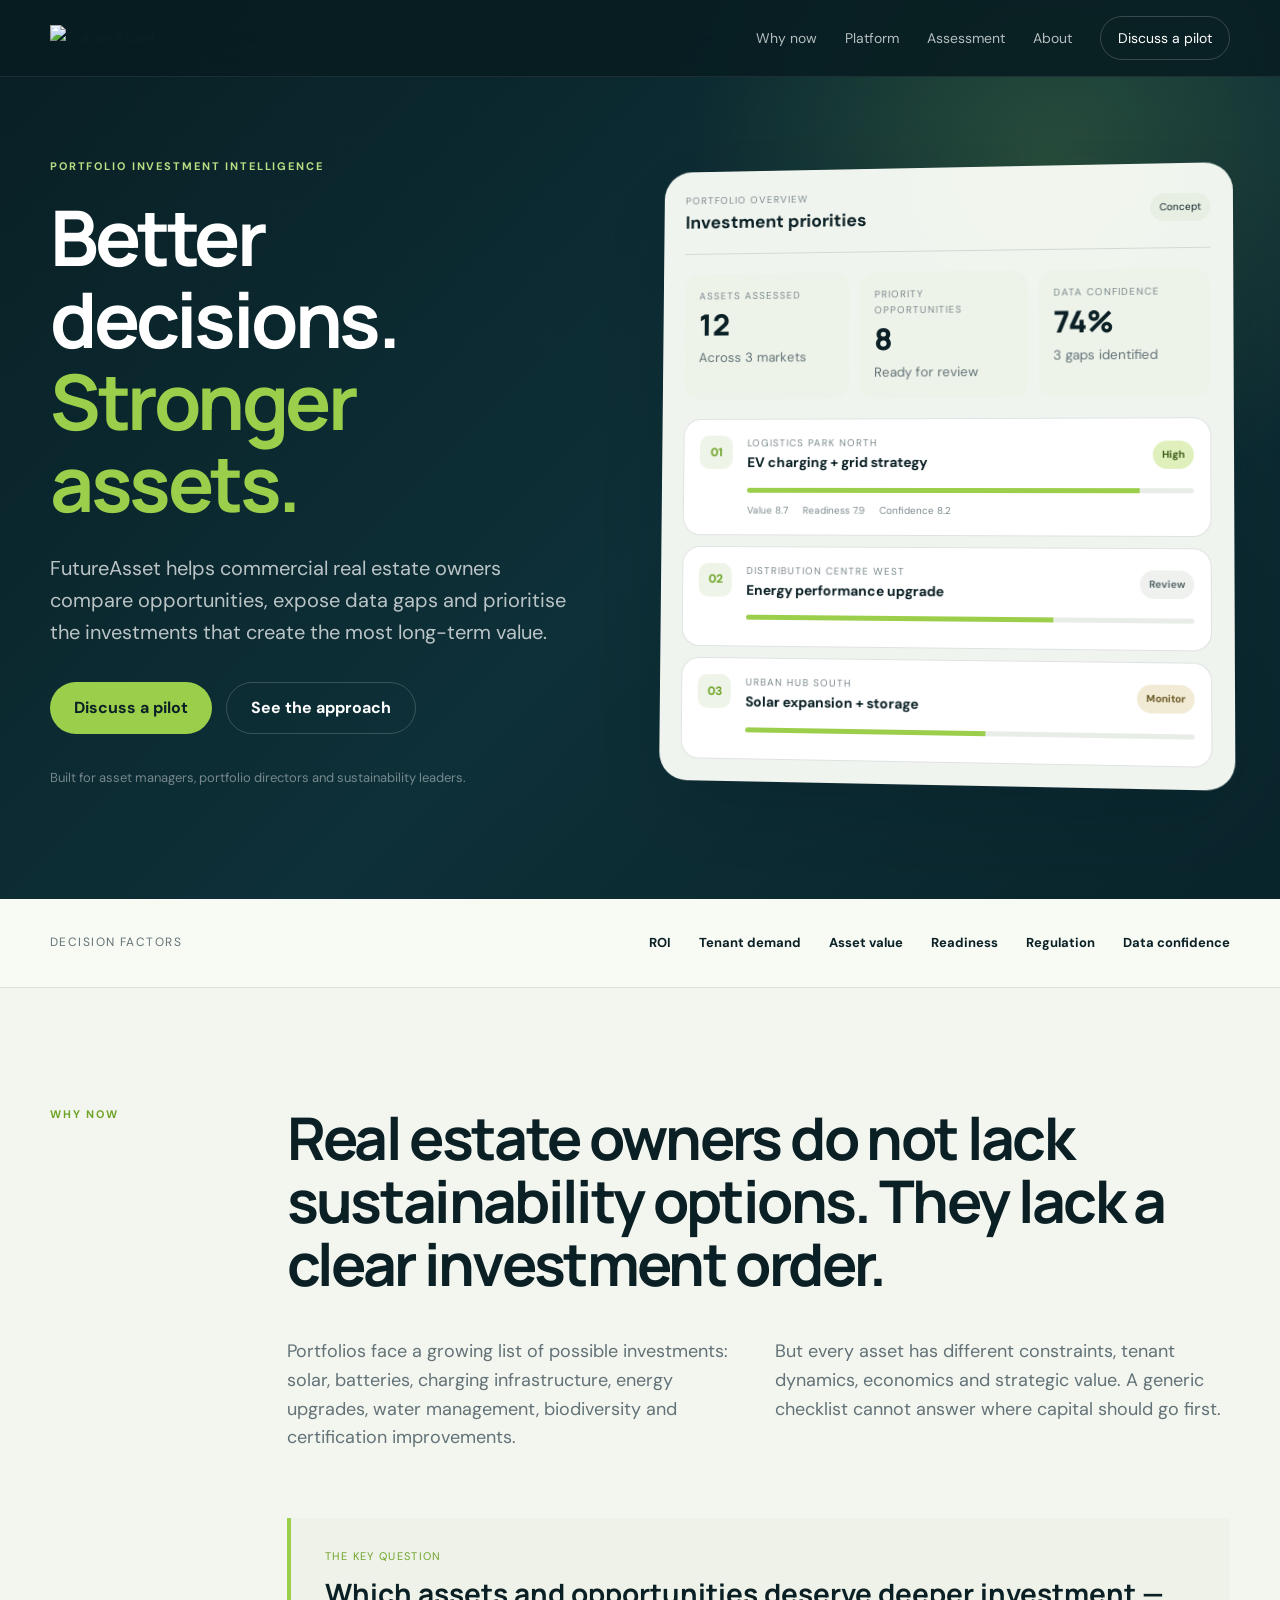
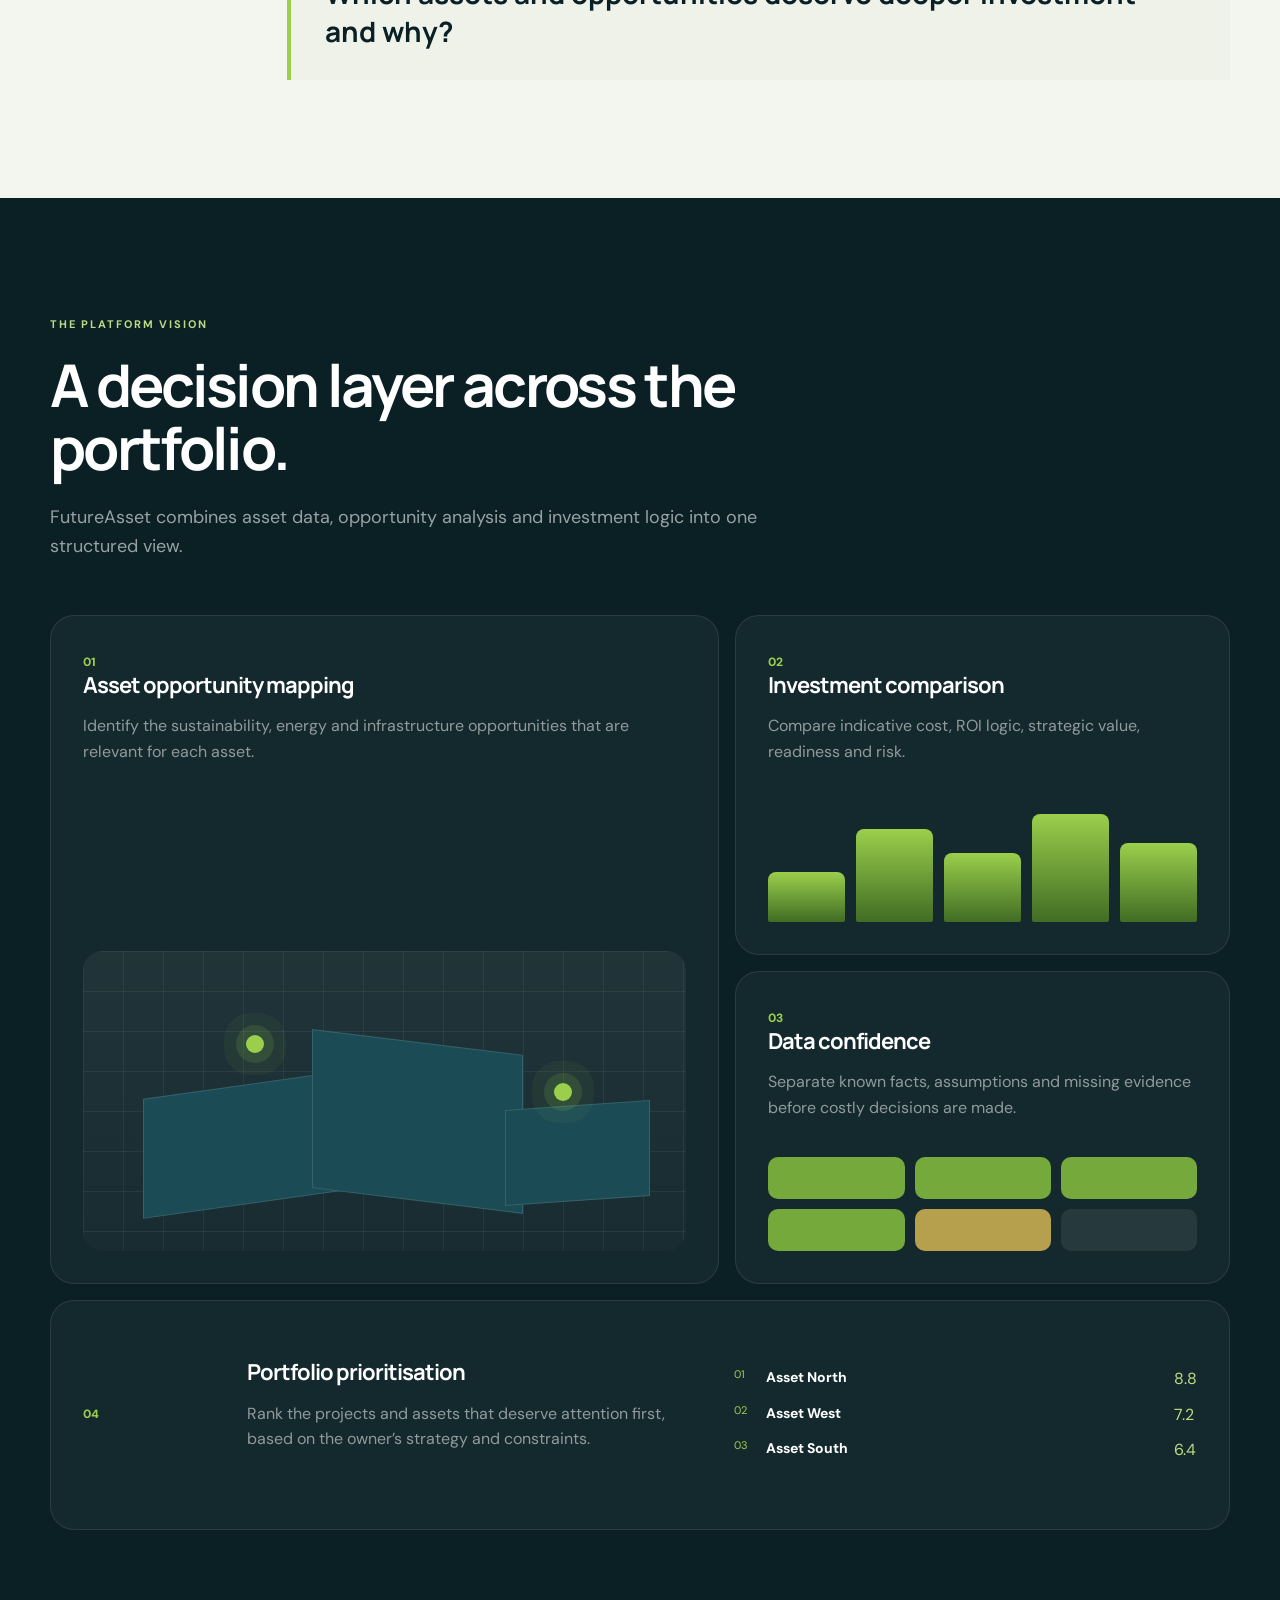
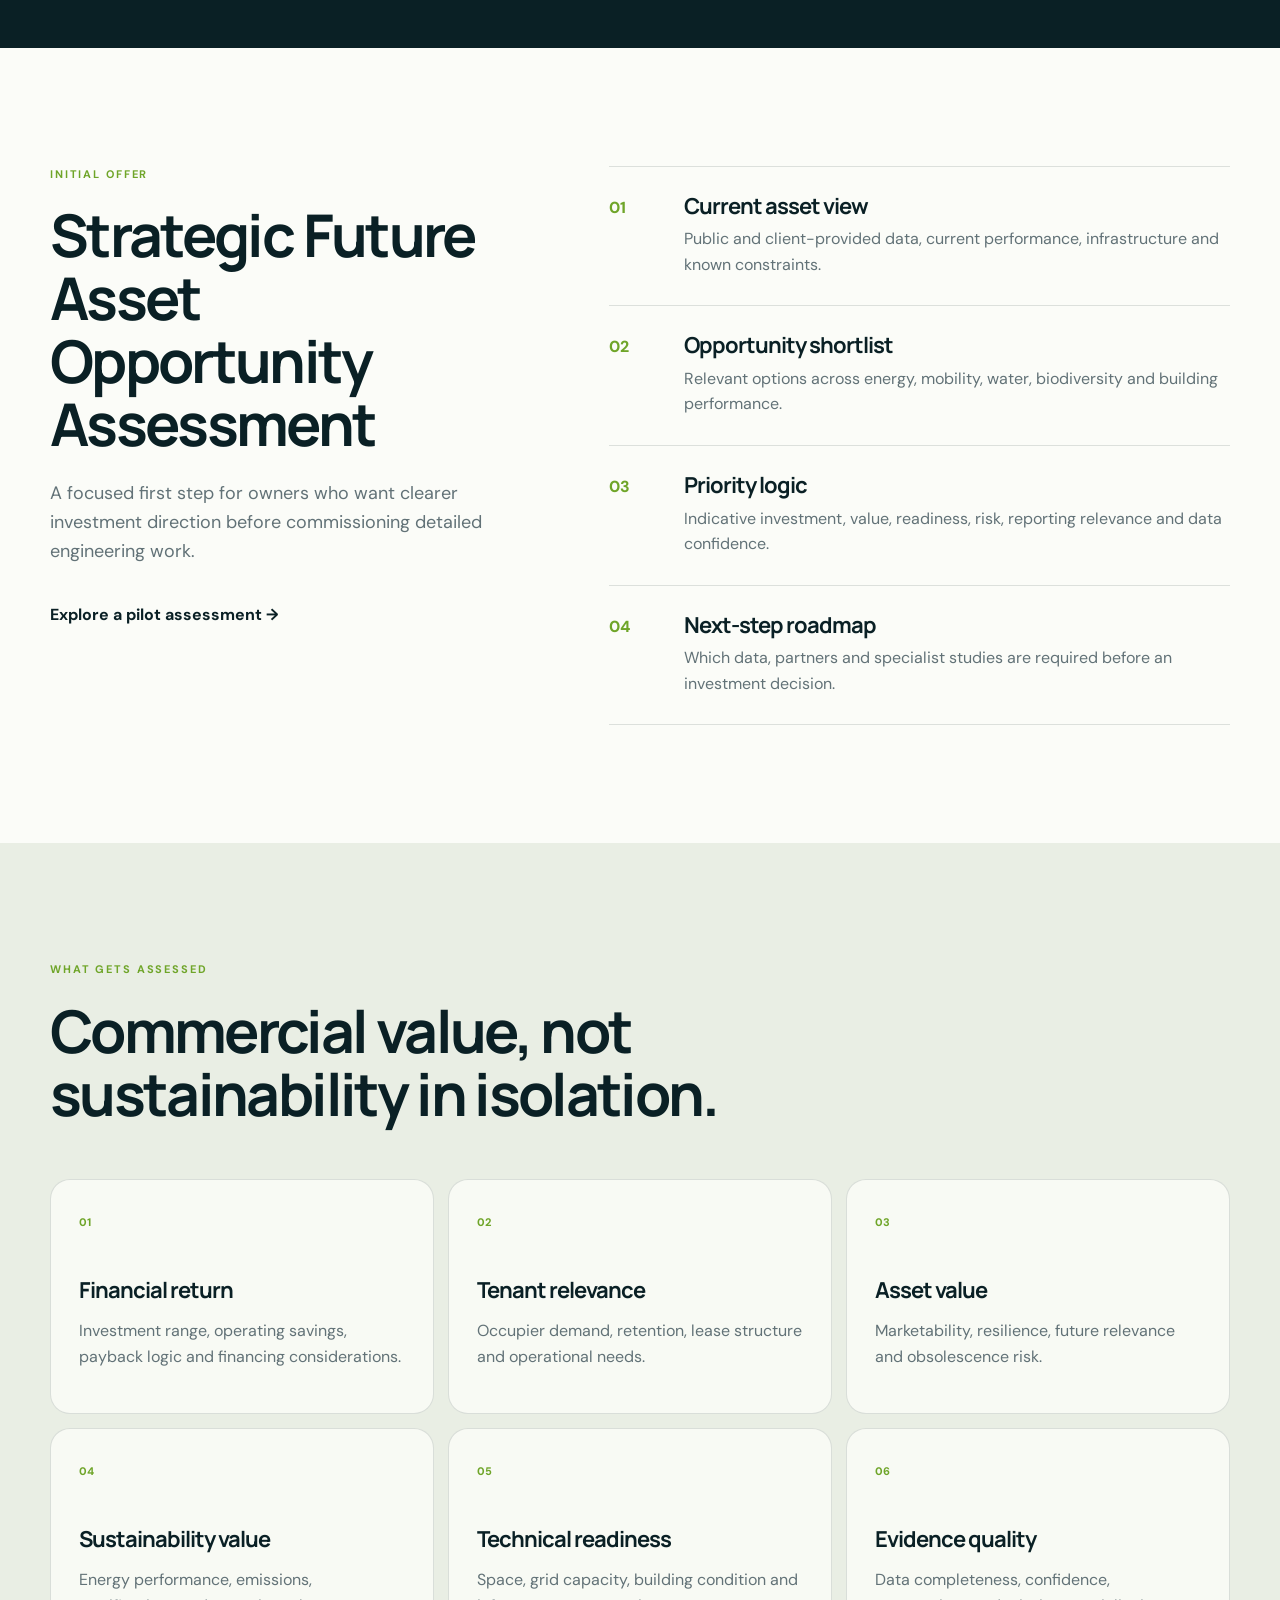
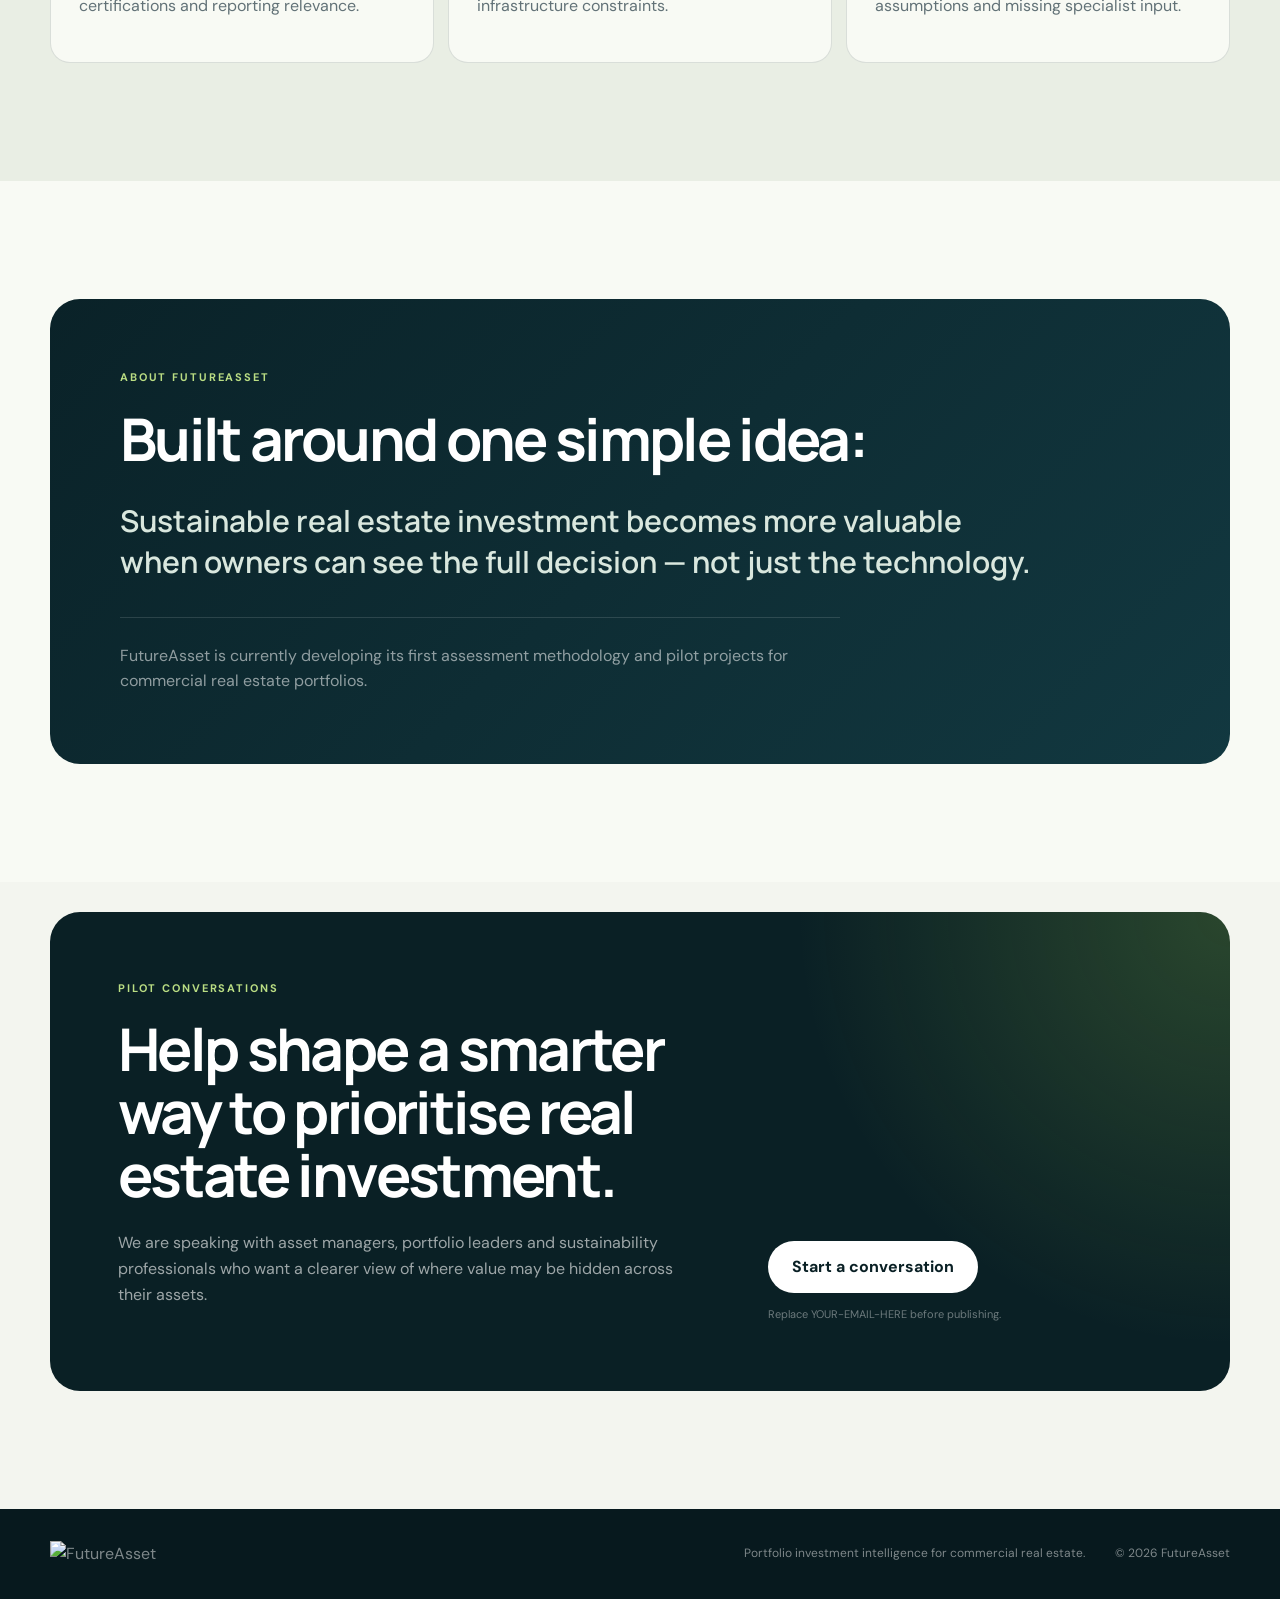
==== index.html @ 862483aa "Add files via upload" ====
<!doctype html>
<html lang="en">
<head>
  <meta charset="utf-8">
  <meta name="viewport" content="width=device-width,initial-scale=1">
  <meta name="description" content="FutureAsset helps commercial real estate owners prioritise sustainability and infrastructure investments across their portfolios.">
  <title>FutureAsset — Better decisions. Stronger assets.</title>
  <link rel="icon" href="assets/favicon.svg" type="image/svg+xml">
  <link rel="preconnect" href="https://fonts.googleapis.com">
  <link rel="preconnect" href="https://fonts.gstatic.com" crossorigin>
  <link href="https://fonts.googleapis.com/css2?family=DM+Sans:wght@400;500;600;700&family=Manrope:wght@600;700;800&display=swap" rel="stylesheet">
  <link rel="stylesheet" href="styles.css">
</head>
<body>
<header class="site-header">
  <div class="container nav">
    <a href="#top" class="brand"><img src="assets/logo-dark.svg" alt="FutureAsset"></a>
    <nav class="desktop-nav">
      <a href="#why">Why now</a>
      <a href="#platform">Platform</a>
      <a href="#assessment">Assessment</a>
      <a href="#about">About</a>
      <a class="nav-cta" href="#contact">Discuss a pilot</a>
    </nav>
    <button class="menu-toggle" aria-expanded="false" aria-label="Open menu">Menu</button>
  </div>
  <nav class="mobile-nav">
    <a href="#why">Why now</a>
    <a href="#platform">Platform</a>
    <a href="#assessment">Assessment</a>
    <a href="#about">About</a>
    <a href="#contact">Discuss a pilot</a>
  </nav>
</header>

<main id="top">
<section class="hero">
  <div class="hero-grid"></div>
  <div class="container hero-layout">
    <div class="hero-copy">
      <div class="eyebrow">Portfolio investment intelligence</div>
      <h1>Better decisions.<br><span>Stronger assets.</span></h1>
      <p>FutureAsset helps commercial real estate owners compare opportunities, expose data gaps and prioritise the investments that create the most long-term value.</p>
      <div class="actions">
        <a class="button primary" href="#contact">Discuss a pilot</a>
        <a class="button secondary" href="#platform">See the approach</a>
      </div>
      <div class="audience">Built for asset managers, portfolio directors and sustainability leaders.</div>
    </div>

    <div class="dashboard-shell" aria-label="Concept dashboard">
      <div class="dash-top">
        <div><span>Portfolio overview</span><strong>Investment priorities</strong></div>
        <em>Concept</em>
      </div>
      <div class="dash-kpis">
        <article><span>Assets assessed</span><strong>12</strong><small>Across 3 markets</small></article>
        <article><span>Priority opportunities</span><strong>8</strong><small>Ready for review</small></article>
        <article><span>Data confidence</span><strong>74%</strong><small>3 gaps identified</small></article>
      </div>
      <div class="priority-list">
        <article><div class="rank">01</div><div class="item-main"><div class="item-head"><div><span>Logistics Park North</span><strong>EV charging + grid strategy</strong></div><b>High</b></div><div class="bar"><span style="width:88%"></span></div><div class="meta"><span>Value 8.7</span><span>Readiness 7.9</span><span>Confidence 8.2</span></div></div></article>
        <article><div class="rank">02</div><div class="item-main"><div class="item-head"><div><span>Distribution Centre West</span><strong>Energy performance upgrade</strong></div><b class="review">Review</b></div><div class="bar"><span style="width:69%"></span></div></div></article>
        <article><div class="rank">03</div><div class="item-main"><div class="item-head"><div><span>Urban Hub South</span><strong>Solar expansion + storage</strong></div><b class="monitor">Monitor</b></div><div class="bar"><span style="width:54%"></span></div></div></article>
      </div>
    </div>
  </div>
</section>

<section class="signal-strip">
  <div class="container signal-inner">
    <span>Decision factors</span>
    <div><strong>ROI</strong><strong>Tenant demand</strong><strong>Asset value</strong><strong>Readiness</strong><strong>Regulation</strong><strong>Data confidence</strong></div>
  </div>
</section>

<section class="section" id="why">
  <div class="container split">
    <div class="section-label">Why now</div>
    <div>
      <h2>Real estate owners do not lack sustainability options. They lack a clear investment order.</h2>
      <div class="copy-grid">
        <p>Portfolios face a growing list of possible investments: solar, batteries, charging infrastructure, energy upgrades, water management, biodiversity and certification improvements.</p>
        <p>But every asset has different constraints, tenant dynamics, economics and strategic value. A generic checklist cannot answer where capital should go first.</p>
      </div>
      <div class="statement"><span>The key question</span><strong>Which assets and opportunities deserve deeper investment — and why?</strong></div>
    </div>
  </div>
</section>

<section class="section dark-section" id="platform">
  <div class="container">
    <div class="section-heading">
      <div class="section-label light-label">The platform vision</div>
      <h2>A decision layer across the portfolio.</h2>
      <p>FutureAsset combines asset data, opportunity analysis and investment logic into one structured view.</p>
    </div>
    <div class="feature-grid">
      <article class="feature large"><span>01</span><h3>Asset opportunity mapping</h3><p>Identify the sustainability, energy and infrastructure opportunities that are relevant for each asset.</p><div class="map-visual"><i class="b1"></i><i class="b2"></i><i class="b3"></i><i class="pulse p1"></i><i class="pulse p2"></i></div></article>
      <article class="feature"><span>02</span><h3>Investment comparison</h3><p>Compare indicative cost, ROI logic, strategic value, readiness and risk.</p><div class="bars"><i style="height:42%"></i><i style="height:78%"></i><i style="height:58%"></i><i style="height:90%"></i><i style="height:66%"></i></div></article>
      <article class="feature"><span>03</span><h3>Data confidence</h3><p>Separate known facts, assumptions and missing evidence before costly decisions are made.</p><div class="confidence"><i></i><i></i><i></i><i></i><i class="warn"></i><i class="empty"></i></div></article>
      <article class="feature wide"><span>04</span><div><h3>Portfolio prioritisation</h3><p>Rank the projects and assets that deserve attention first, based on the owner’s strategy and constraints.</p></div><div class="ranking"><span>01</span><b>Asset North</b><em>8.8</em><span>02</span><b>Asset West</b><em>7.2</em><span>03</span><b>Asset South</b><em>6.4</em></div></article>
    </div>
  </div>
</section>

<section class="section assessment" id="assessment">
  <div class="container assessment-layout">
    <div>
      <div class="section-label">Initial offer</div>
      <h2>Strategic Future Asset Opportunity Assessment</h2>
      <p class="lead">A focused first step for owners who want clearer investment direction before commissioning detailed engineering work.</p>
      <a class="text-link" href="#contact">Explore a pilot assessment →</a>
    </div>
    <div class="assessment-list">
      <article><span>01</span><div><h3>Current asset view</h3><p>Public and client-provided data, current performance, infrastructure and known constraints.</p></div></article>
      <article><span>02</span><div><h3>Opportunity shortlist</h3><p>Relevant options across energy, mobility, water, biodiversity and building performance.</p></div></article>
      <article><span>03</span><div><h3>Priority logic</h3><p>Indicative investment, value, readiness, risk, reporting relevance and data confidence.</p></div></article>
      <article><span>04</span><div><h3>Next-step roadmap</h3><p>Which data, partners and specialist studies are required before an investment decision.</p></div></article>
    </div>
  </div>
</section>

<section class="section factors">
  <div class="container">
    <div class="section-heading dark-heading">
      <div class="section-label">What gets assessed</div>
      <h2>Commercial value, not sustainability in isolation.</h2>
    </div>
    <div class="factor-grid">
      <article><span>01</span><h3>Financial return</h3><p>Investment range, operating savings, payback logic and financing considerations.</p></article>
      <article><span>02</span><h3>Tenant relevance</h3><p>Occupier demand, retention, lease structure and operational needs.</p></article>
      <article><span>03</span><h3>Asset value</h3><p>Marketability, resilience, future relevance and obsolescence risk.</p></article>
      <article><span>04</span><h3>Sustainability value</h3><p>Energy performance, emissions, certifications and reporting relevance.</p></article>
      <article><span>05</span><h3>Technical readiness</h3><p>Space, grid capacity, building condition and infrastructure constraints.</p></article>
      <article><span>06</span><h3>Evidence quality</h3><p>Data completeness, confidence, assumptions and missing specialist input.</p></article>
    </div>
  </div>
</section>

<section class="section about" id="about">
  <div class="container about-card">
    <div class="section-label light-label">About FutureAsset</div>
    <h2>Built around one simple idea:</h2>
    <p>Sustainable real estate investment becomes more valuable when owners can see the full decision — not just the technology.</p>
    <div class="about-note">FutureAsset is currently developing its first assessment methodology and pilot projects for commercial real estate portfolios.</div>
  </div>
</section>

<section class="section contact" id="contact">
  <div class="container contact-card">
    <div>
      <div class="section-label light-label">Pilot conversations</div>
      <h2>Help shape a smarter way to prioritise real estate investment.</h2>
      <p>We are speaking with asset managers, portfolio leaders and sustainability professionals who want a clearer view of where value may be hidden across their assets.</p>
    </div>
    <div class="contact-actions">
      <a class="button light-button" href="mailto:YOUR-EMAIL-HERE">Start a conversation</a>
      <span>Replace YOUR-EMAIL-HERE before publishing.</span>
    </div>
  </div>
</section>
</main>

<footer>
  <div class="container footer">
    <img src="assets/logo-dark.svg" alt="FutureAsset">
    <p>Portfolio investment intelligence for commercial real estate.</p>
    <p>© <span id="year"></span> FutureAsset</p>
  </div>
</footer>
<script src="script.js"></script>
</body>
</html>
---- styles.css ----
:root{--ink:#0A2025;--ink2:#123139;--green:#9BCF4B;--green2:#6FA529;--paper:#FBFCF8;--bg:#F3F5EF;--muted:#627277;--line:rgba(10,32,37,.13);--white:#fff}
*{box-sizing:border-box}html{scroll-behavior:smooth}body{margin:0;font-family:"DM Sans",sans-serif;color:var(--ink);background:var(--bg);line-height:1.6}a{text-decoration:none;color:inherit}.container{width:min(1180px,calc(100% - 40px));margin:auto}
.site-header{position:fixed;z-index:100;top:0;width:100%;background:rgba(7,28,33,.86);backdrop-filter:blur(18px);border-bottom:1px solid rgba(255,255,255,.08)}.nav{min-height:76px;display:flex;align-items:center;justify-content:space-between}.brand img{width:210px;display:block}.desktop-nav{display:flex;align-items:center;gap:28px;color:rgba(255,255,255,.7);font-size:14px}.desktop-nav a:hover{color:#fff}.nav-cta{padding:10px 17px;border:1px solid rgba(255,255,255,.18);border-radius:999px;color:#fff!important}.menu-toggle{display:none;background:none;border:0;color:#fff;font:inherit}.mobile-nav{display:none;flex-direction:column;gap:14px;padding:0 20px 20px;color:#fff}.mobile-nav.open{display:flex}
.hero{position:relative;overflow:hidden;padding:158px 0 110px;color:#fff;background:radial-gradient(circle at 82% 18%,rgba(155,207,75,.18),transparent 28%),linear-gradient(135deg,#081F24 0%,#0E3038 55%,#09242B 100%)}.hero-grid{position:absolute;inset:0;opacity:.16;background-image:linear-gradient(rgba(255,255,255,.06) 1px,transparent 1px),linear-gradient(90deg,rgba(255,255,255,.06) 1px,transparent 1px);background-size:68px 68px;mask-image:linear-gradient(to bottom,black,transparent 82%)}.hero-layout{position:relative;display:grid;grid-template-columns:1fr 1.08fr;gap:74px;align-items:center}.eyebrow,.section-label{margin-bottom:20px;color:var(--green2);text-transform:uppercase;letter-spacing:.17em;font-size:11px;font-weight:700}.eyebrow,.light-label{color:#BADD83}h1,h2,h3{font-family:"Manrope",sans-serif;line-height:1.07;letter-spacing:-.045em;margin-top:0}h1{font-size:clamp(52px,6vw,80px);margin-bottom:28px}h1 span{color:var(--green)}h2{font-size:clamp(40px,4.6vw,60px);margin-bottom:24px}h3{font-size:22px;margin-bottom:12px}.hero-copy p{max-width:650px;color:rgba(255,255,255,.72);font-size:20px;margin-bottom:34px}.actions{display:flex;gap:14px;flex-wrap:wrap}.button{display:inline-flex;align-items:center;justify-content:center;min-height:52px;padding:0 24px;border-radius:999px;font-weight:700;transition:.2s}.button:hover{transform:translateY(-2px)}.primary{background:var(--green);color:var(--ink)}.secondary{border:1px solid rgba(255,255,255,.18);color:#fff}.audience{margin-top:34px;color:rgba(255,255,255,.43);font-size:13px}
.dashboard-shell{position:relative;padding:22px;border-radius:28px;background:rgba(247,250,244,.97);color:var(--ink);box-shadow:0 28px 90px rgba(5,25,30,.22);transform:perspective(1400px) rotateY(-5deg) rotateX(2deg)}.dash-top,.item-head,.priority-list article{display:flex;justify-content:space-between;align-items:center}.dash-top{padding-bottom:17px;border-bottom:1px solid var(--line)}.dash-top span,.dash-kpis span,.item-head span{display:block;color:#7a888c;text-transform:uppercase;letter-spacing:.1em;font-size:10px}.dash-top strong{display:block;font-size:18px}.dash-top em{font-style:normal;font-size:10px;padding:6px 9px;border-radius:999px;background:#e7eee2}.dash-kpis{display:grid;grid-template-columns:repeat(3,1fr);gap:10px;margin:20px 0}.dash-kpis article{padding:15px;border-radius:16px;background:#EEF3EA}.dash-kpis strong{display:block;font:800 30px "Manrope",sans-serif}.dash-kpis small{color:var(--muted)}.priority-list{display:grid;gap:11px}.priority-list article{align-items:flex-start;gap:15px;padding:16px;border:1px solid var(--line);border-radius:18px;background:#fff}.rank{display:grid;place-items:center;width:34px;height:34px;border-radius:10px;background:#eef4e8;color:var(--green2);font-weight:800;font-size:12px}.item-main{flex:1}.item-head strong{display:block;font-size:14px}.item-head b{font-size:10px;padding:6px 9px;border-radius:999px;background:#DFF0BD;color:#36580F}.item-head b.review{background:#EEF1ED;color:#59686D}.item-head b.monitor{background:#F1EBD6;color:#6A5A25}.bar{height:5px;margin:14px 0 10px;border-radius:999px;background:#E9EDE7;overflow:hidden}.bar span{display:block;height:100%;background:var(--green)}.meta{display:flex;gap:15px;color:#7B898D;font-size:10px}
.signal-strip{background:#F8FAF4;border-bottom:1px solid var(--line)}.signal-inner{min-height:88px;display:flex;align-items:center;justify-content:space-between;gap:30px}.signal-inner>span{color:var(--muted);font-size:12px;text-transform:uppercase;letter-spacing:.12em}.signal-inner div{display:flex;gap:28px;flex-wrap:wrap}.signal-inner strong{font-size:13px}
.section{padding:118px 0}.split{display:grid;grid-template-columns:.3fr 1.7fr;gap:70px}.copy-grid{display:grid;grid-template-columns:1fr 1fr;gap:34px;color:var(--muted);font-size:18px}.statement{margin-top:48px;padding:30px 34px;border-left:4px solid var(--green);background:#EEF2E9}.statement span{display:block;color:var(--green2);font-size:11px;text-transform:uppercase;letter-spacing:.12em;margin-bottom:8px}.statement strong{font:700 28px "Manrope",sans-serif}
.dark-section{color:#fff;background:var(--ink)}.section-heading{max-width:760px;margin-bottom:54px}.section-heading p{color:rgba(255,255,255,.58);font-size:18px}.feature-grid{display:grid;grid-template-columns:1.15fr .85fr;gap:16px}.feature{position:relative;overflow:hidden;min-height:310px;padding:32px;border-radius:24px;border:1px solid rgba(255,255,255,.09);background:rgba(255,255,255,.045)}.feature.large{grid-row:span 2;min-height:640px}.feature.wide{grid-column:1/-1;display:grid;grid-template-columns:.3fr 1fr 1fr;gap:25px;align-items:center;min-height:230px}.feature>span{color:var(--green);font-size:12px;font-weight:800}.feature p{color:rgba(255,255,255,.53)}.map-visual{position:absolute;left:32px;right:32px;bottom:32px;height:300px;border-radius:20px;background:linear-gradient(180deg,rgba(255,255,255,.05),rgba(255,255,255,.015));overflow:hidden}.map-visual:before{content:"";position:absolute;inset:0;background-image:linear-gradient(rgba(255,255,255,.06) 1px,transparent 1px),linear-gradient(90deg,rgba(255,255,255,.06) 1px,transparent 1px);background-size:40px 40px}.map-visual i{position:absolute}.b1,.b2,.b3{bottom:50px;background:#1B4B55;border:1px solid rgba(255,255,255,.12)}.b1{left:10%;width:42%;height:40%;transform:skewY(-8deg)}.b2{left:38%;width:35%;height:53%;transform:skewY(7deg)}.b3{right:6%;width:24%;height:32%;transform:skewY(-4deg)}.pulse{width:18px;height:18px;border-radius:50%;background:var(--green);box-shadow:0 0 0 10px rgba(155,207,75,.13),0 0 0 22px rgba(155,207,75,.05)}.p1{top:28%;left:27%}.p2{top:44%;right:19%}.bars{height:120px;display:flex;align-items:flex-end;gap:11px;margin-top:38px}.bars i{flex:1;border-radius:8px 8px 2px 2px;background:linear-gradient(var(--green),#416C24)}.confidence{display:grid;grid-template-columns:repeat(3,1fr);gap:10px;margin-top:36px}.confidence i{height:42px;border-radius:10px;background:#75A93C}.confidence i.warn{background:#B6A04E}.confidence i.empty{background:rgba(255,255,255,.08)}.ranking{display:grid;grid-template-columns:auto 1fr auto;gap:10px 18px}.ranking span{color:var(--green);font-size:11px}.ranking b{font-size:14px}.ranking em{font-style:normal;color:#BADD83}
.assessment{background:var(--paper)}.assessment-layout{display:grid;grid-template-columns:.85fr 1.15fr;gap:100px}.lead{max-width:520px;color:var(--muted);font-size:18px}.text-link{display:inline-block;margin-top:18px;font-weight:700}.assessment-list{border-top:1px solid var(--line)}.assessment-list article{display:grid;grid-template-columns:50px 1fr;gap:25px;padding:28px 0;border-bottom:1px solid var(--line)}.assessment-list article>span{color:var(--green2);font-weight:800}.assessment-list h3{margin-bottom:8px}.assessment-list p{margin:0;color:var(--muted)}
.factors{background:#E9EEE4}.dark-heading p{color:var(--muted)}.factor-grid{display:grid;grid-template-columns:repeat(3,1fr);gap:14px}.factor-grid article{min-height:235px;padding:28px;border-radius:20px;background:#F8FAF4;border:1px solid var(--line)}.factor-grid article>span{color:var(--green2);font-size:11px;font-weight:800}.factor-grid h3{margin-top:45px}.factor-grid p{color:var(--muted);margin-bottom:0}
.about{background:#F8FAF4}.about-card{padding:70px;border-radius:30px;color:#fff;background:linear-gradient(135deg,#0A2228,#123840)}.about-card>p{max-width:920px;font:600 30px "Manrope",sans-serif;color:#D9E7DE}.about-note{margin-top:35px;max-width:720px;padding-top:25px;border-top:1px solid rgba(255,255,255,.13);color:rgba(255,255,255,.54)}
.contact{padding-top:30px}.contact-card{display:grid;grid-template-columns:1.2fr .8fr;gap:60px;align-items:end;padding:68px;border-radius:30px;color:#fff;background:radial-gradient(circle at right top,rgba(155,207,75,.22),transparent 34%),var(--ink)}.contact-card p{max-width:650px;color:rgba(255,255,255,.6)}.contact-actions{display:flex;flex-direction:column;align-items:flex-start;gap:13px}.light-button{background:#fff;color:var(--ink)}.contact-actions span{color:rgba(255,255,255,.4);font-size:11px}
footer{padding:32px 0;background:#07191E;color:rgba(255,255,255,.48)}.footer{display:grid;grid-template-columns:1fr auto auto;gap:30px;align-items:center}.footer img{width:180px}.footer p{margin:0;font-size:12px}
@media(max-width:980px){.desktop-nav{display:none}.menu-toggle{display:block}.hero-layout,.split,.assessment-layout,.contact-card{grid-template-columns:1fr}.hero-layout{gap:68px}.dashboard-shell{transform:none}.feature-grid{grid-template-columns:1fr}.feature.large{min-height:560px}.feature.wide{grid-column:auto;grid-template-columns:1fr}.factor-grid{grid-template-columns:1fr 1fr}.footer{grid-template-columns:1fr}}
@media(max-width:680px){.container{width:min(100% - 28px,1180px)}.hero{padding:128px 0 78px}.section{padding:82px 0}h1{font-size:48px}h2{font-size:38px}.actions{flex-direction:column}.button{width:100%}.dash-kpis{grid-template-columns:1fr}.meta{display:none}.signal-inner{align-items:flex-start;flex-direction:column;padding:22px 0}.copy-grid,.factor-grid{grid-template-columns:1fr}.feature.large{min-height:500px}.about-card,.contact-card{padding:40px 28px}.about-card>p{font-size:24px}.statement strong{font-size:23px}}
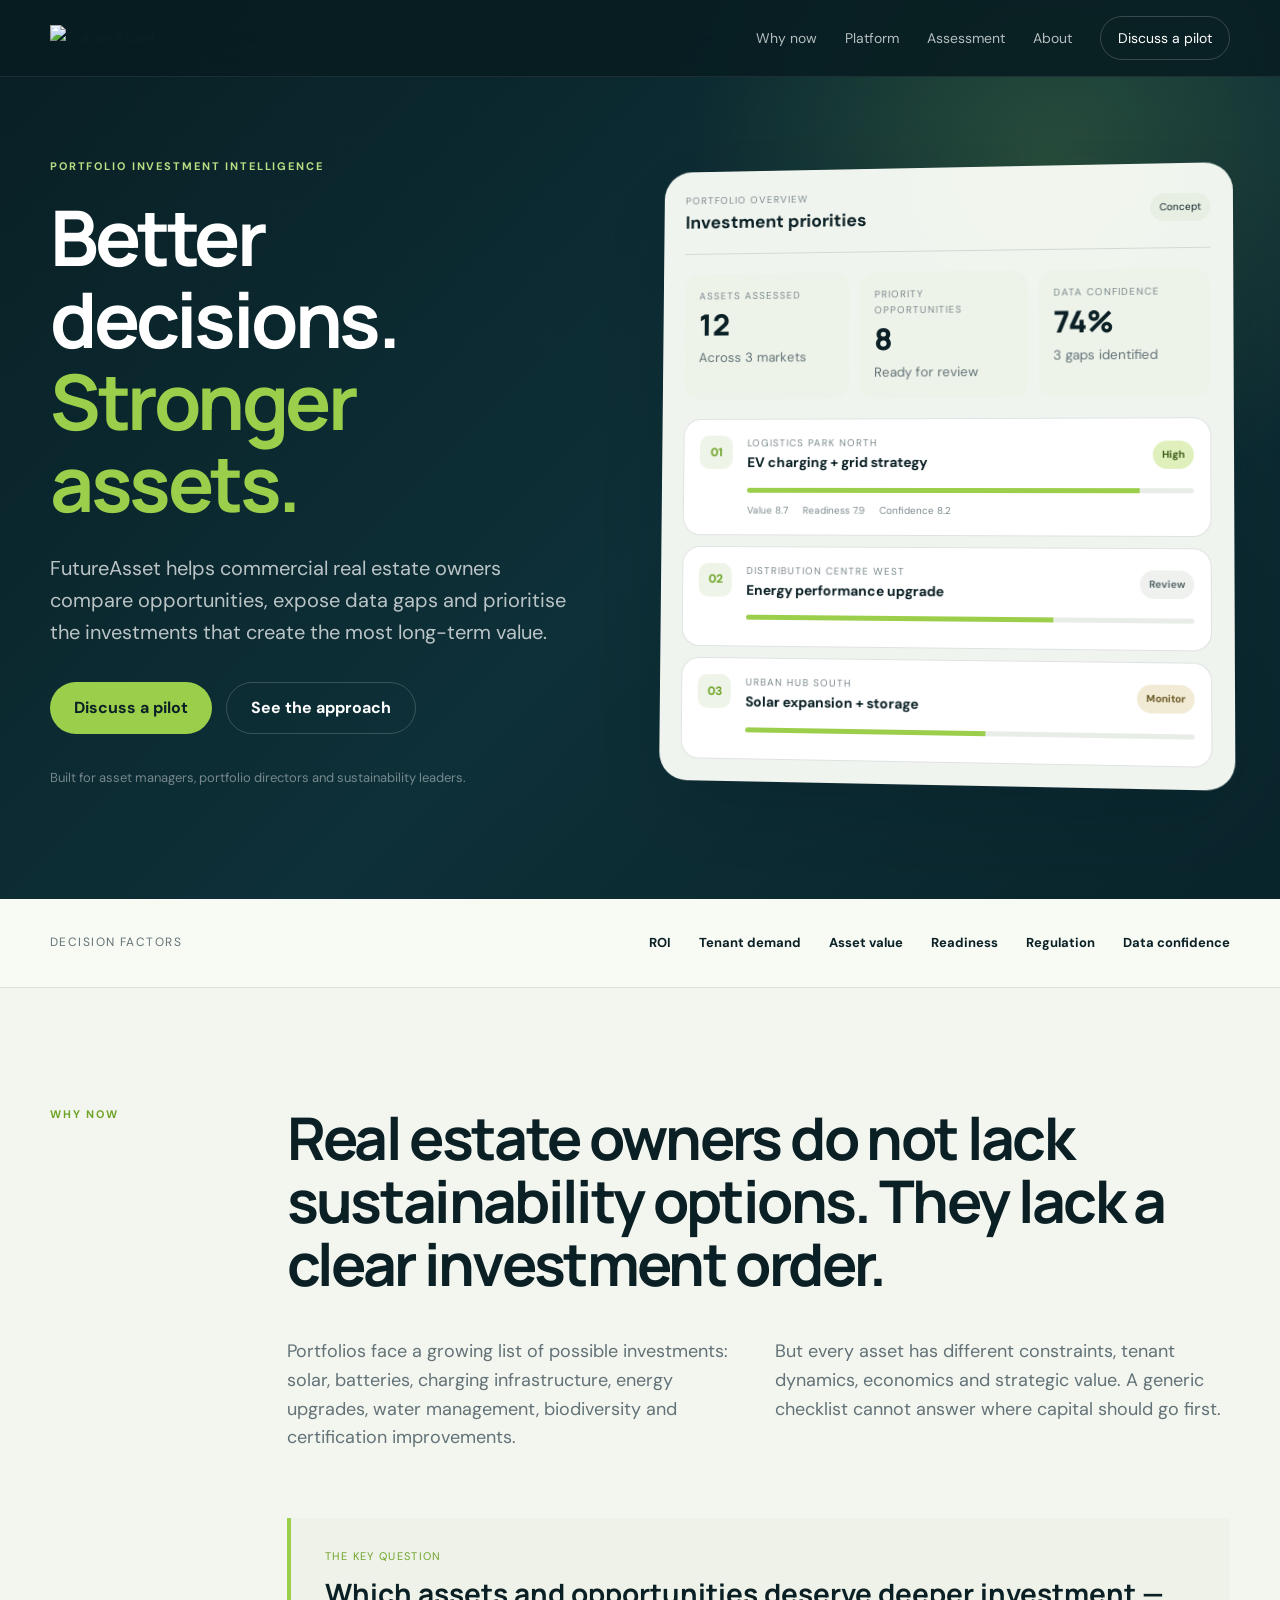
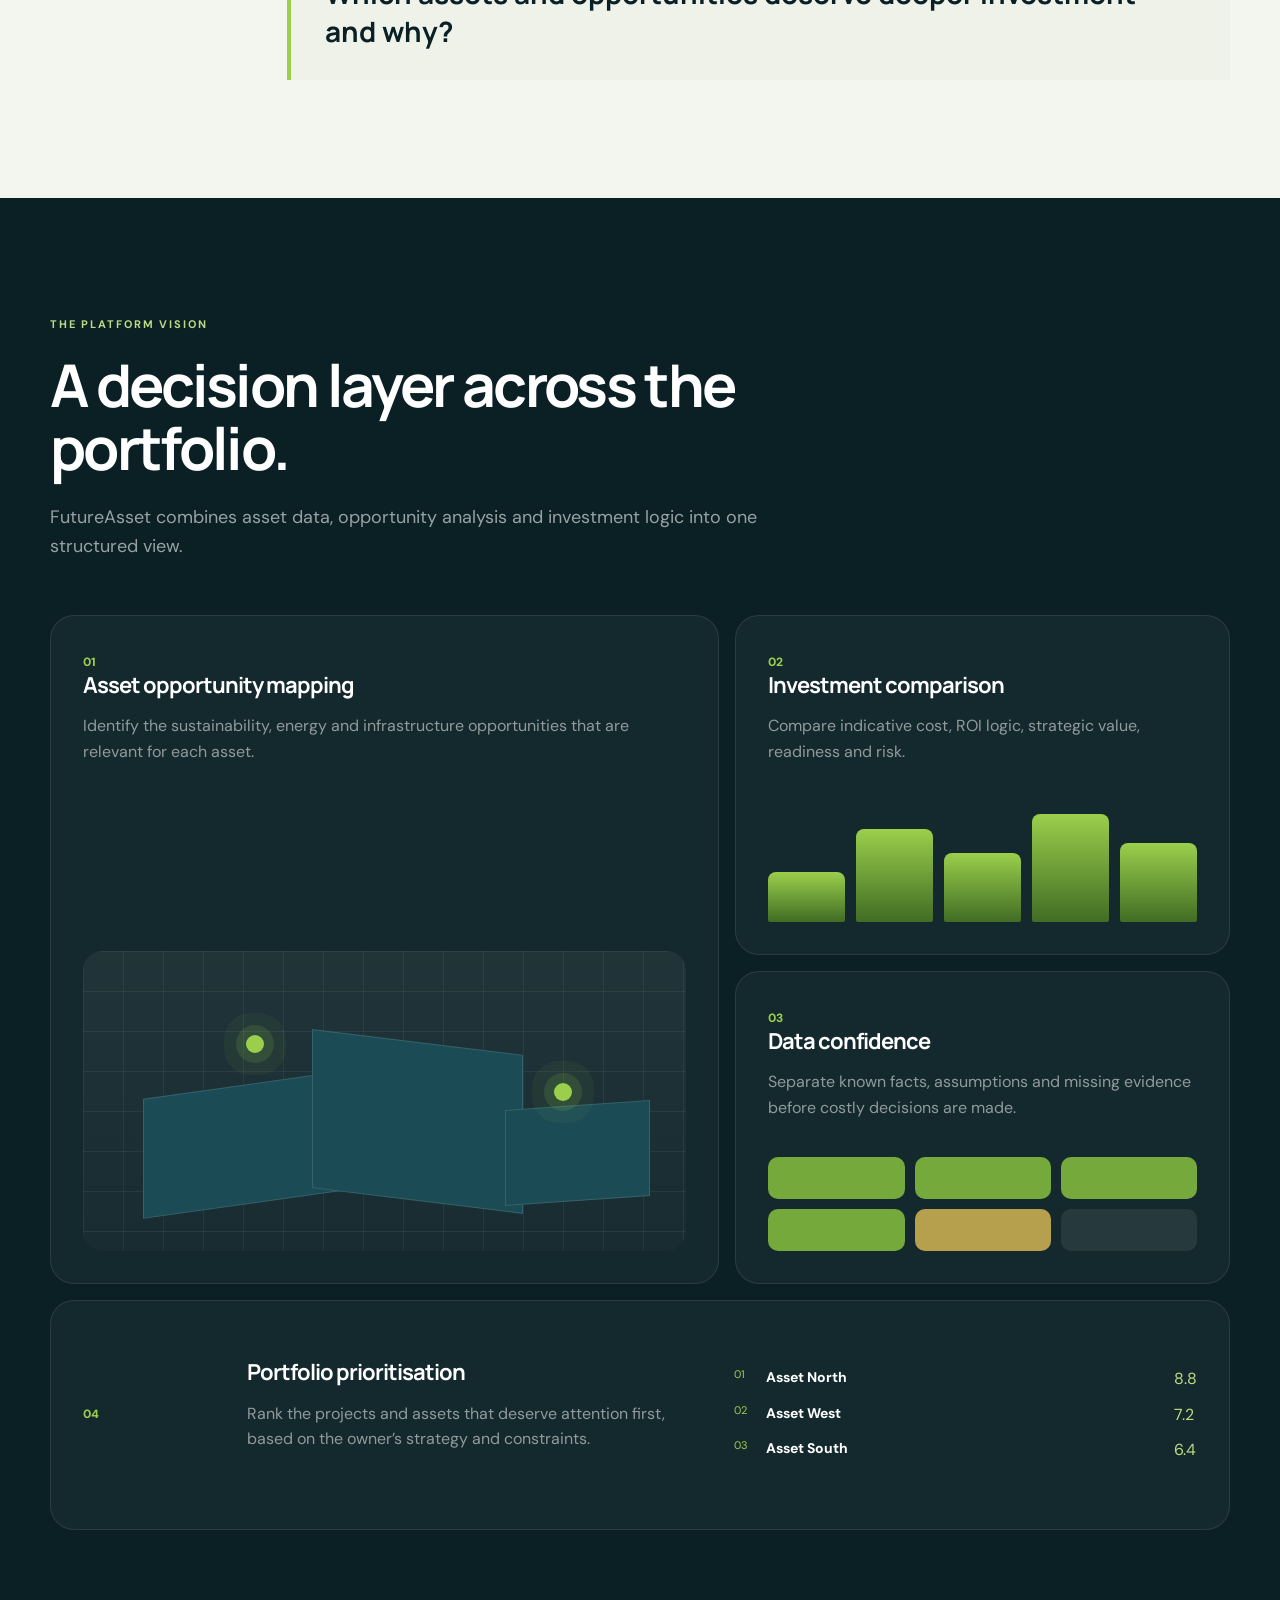
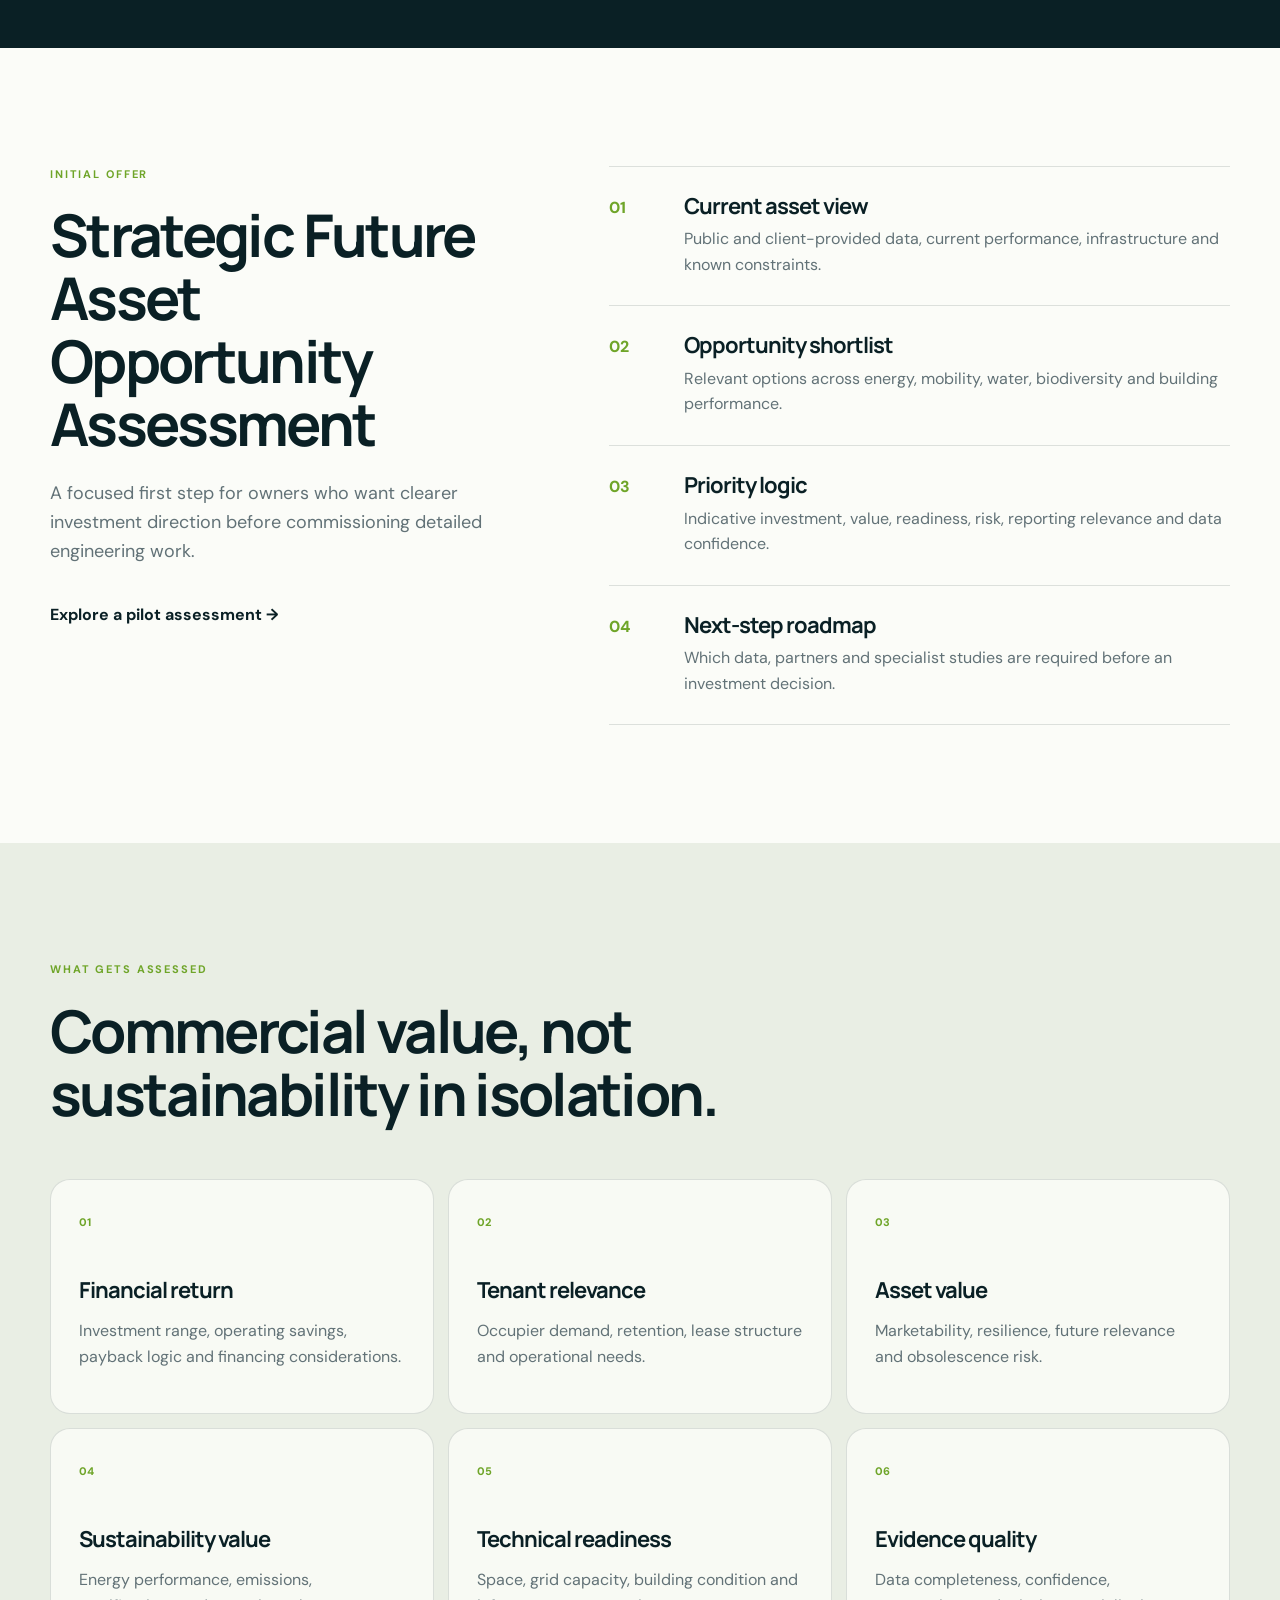
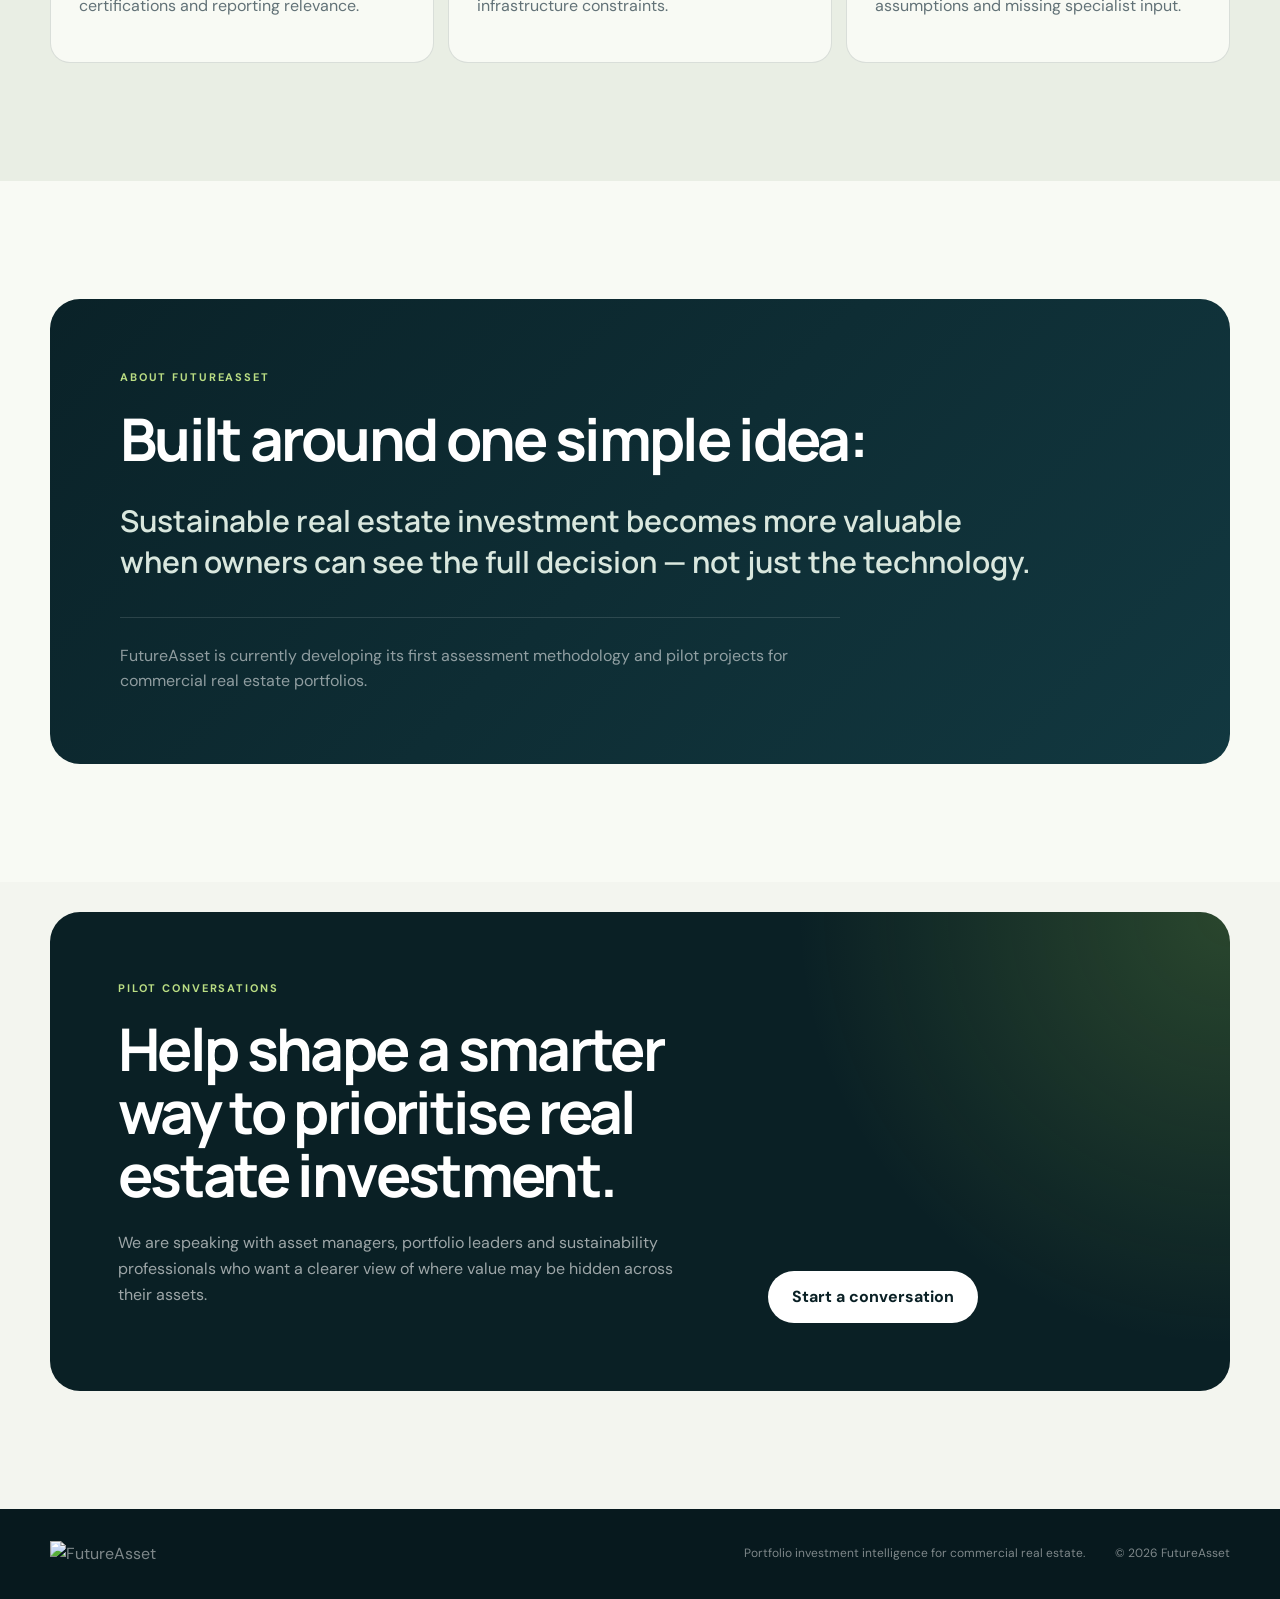
==== commit c27e1514: "Update index.html" ====
--- a/index.html
+++ b/index.html
@@ -5,7 +5,7 @@
   <meta name="viewport" content="width=device-width,initial-scale=1">
   <meta name="description" content="FutureAsset helps commercial real estate owners prioritise sustainability and infrastructure investments across their portfolios.">
   <title>FutureAsset — Better decisions. Stronger assets.</title>
-  <link rel="icon" href="assets/favicon.svg" type="image/svg+xml">
+  <link rel="icon" href="favicon.svg" type="image/svg+xml">
   <link rel="preconnect" href="https://fonts.googleapis.com">
   <link rel="preconnect" href="https://fonts.gstatic.com" crossorigin>
   <link href="https://fonts.googleapis.com/css2?family=DM+Sans:wght@400;500;600;700&family=Manrope:wght@600;700;800&display=swap" rel="stylesheet">
@@ -14,7 +14,7 @@
 <body>
 <header class="site-header">
   <div class="container nav">
-    <a href="#top" class="brand"><img src="assets/logo-dark.svg" alt="FutureAsset"></a>
+    <a href="#top" class="brand"><img src="/logo-dark.svg" alt="FutureAsset"></a>
     <nav class="desktop-nav">
       <a href="#why">Why now</a>
       <a href="#platform">Platform</a>
@@ -155,8 +155,7 @@
       <p>We are speaking with asset managers, portfolio leaders and sustainability professionals who want a clearer view of where value may be hidden across their assets.</p>
     </div>
     <div class="contact-actions">
-      <a class="button light-button" href="mailto:YOUR-EMAIL-HERE">Start a conversation</a>
-      <span>Replace YOUR-EMAIL-HERE before publishing.</span>
+      <a class="button light-button" href="mailto:rachel.innovations@gmail.com">Start a conversation</a>
     </div>
   </div>
 </section>
@@ -164,11 +163,11 @@
 
 <footer>
   <div class="container footer">
-    <img src="assets/logo-dark.svg" alt="FutureAsset">
+    <img src="logo-dark.svg" alt="FutureAsset">
     <p>Portfolio investment intelligence for commercial real estate.</p>
     <p>© <span id="year"></span> FutureAsset</p>
   </div>
 </footer>
 <script src="script.js"></script>
 </body>
-</html>+</html>
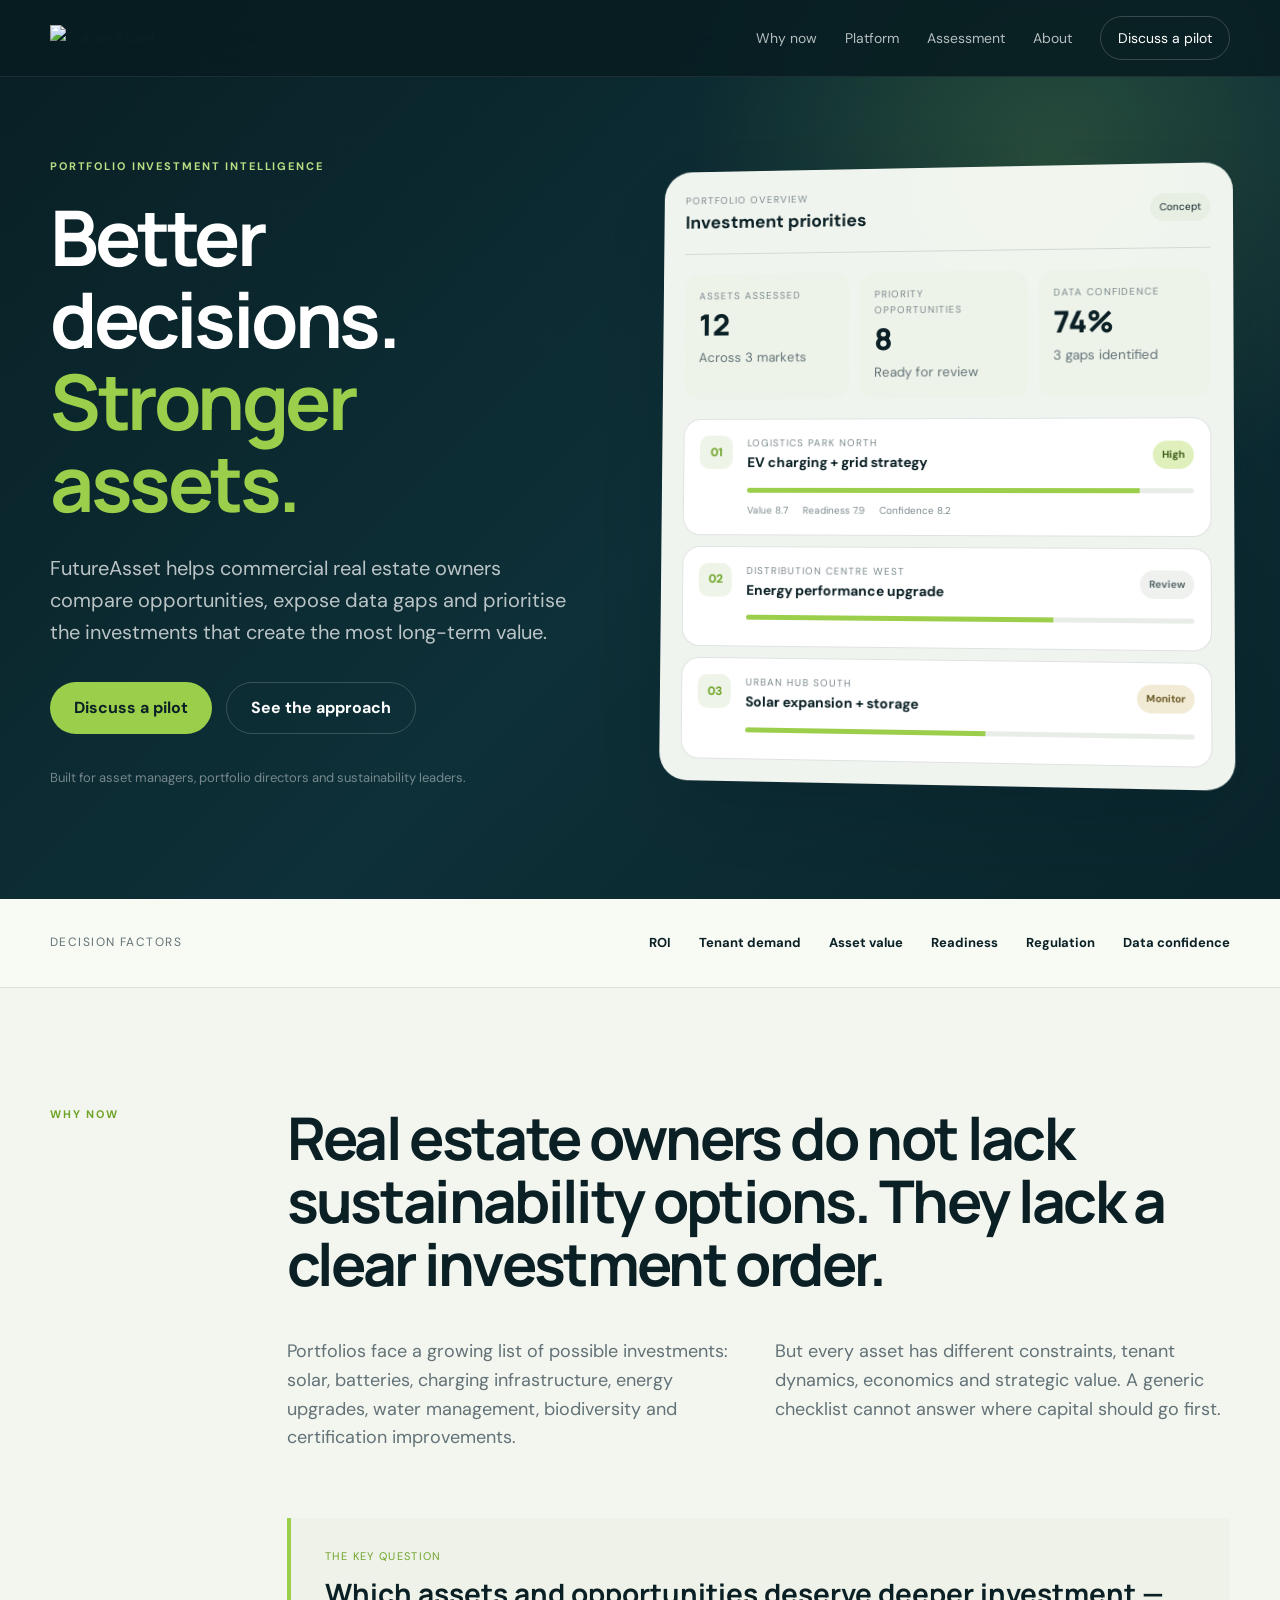
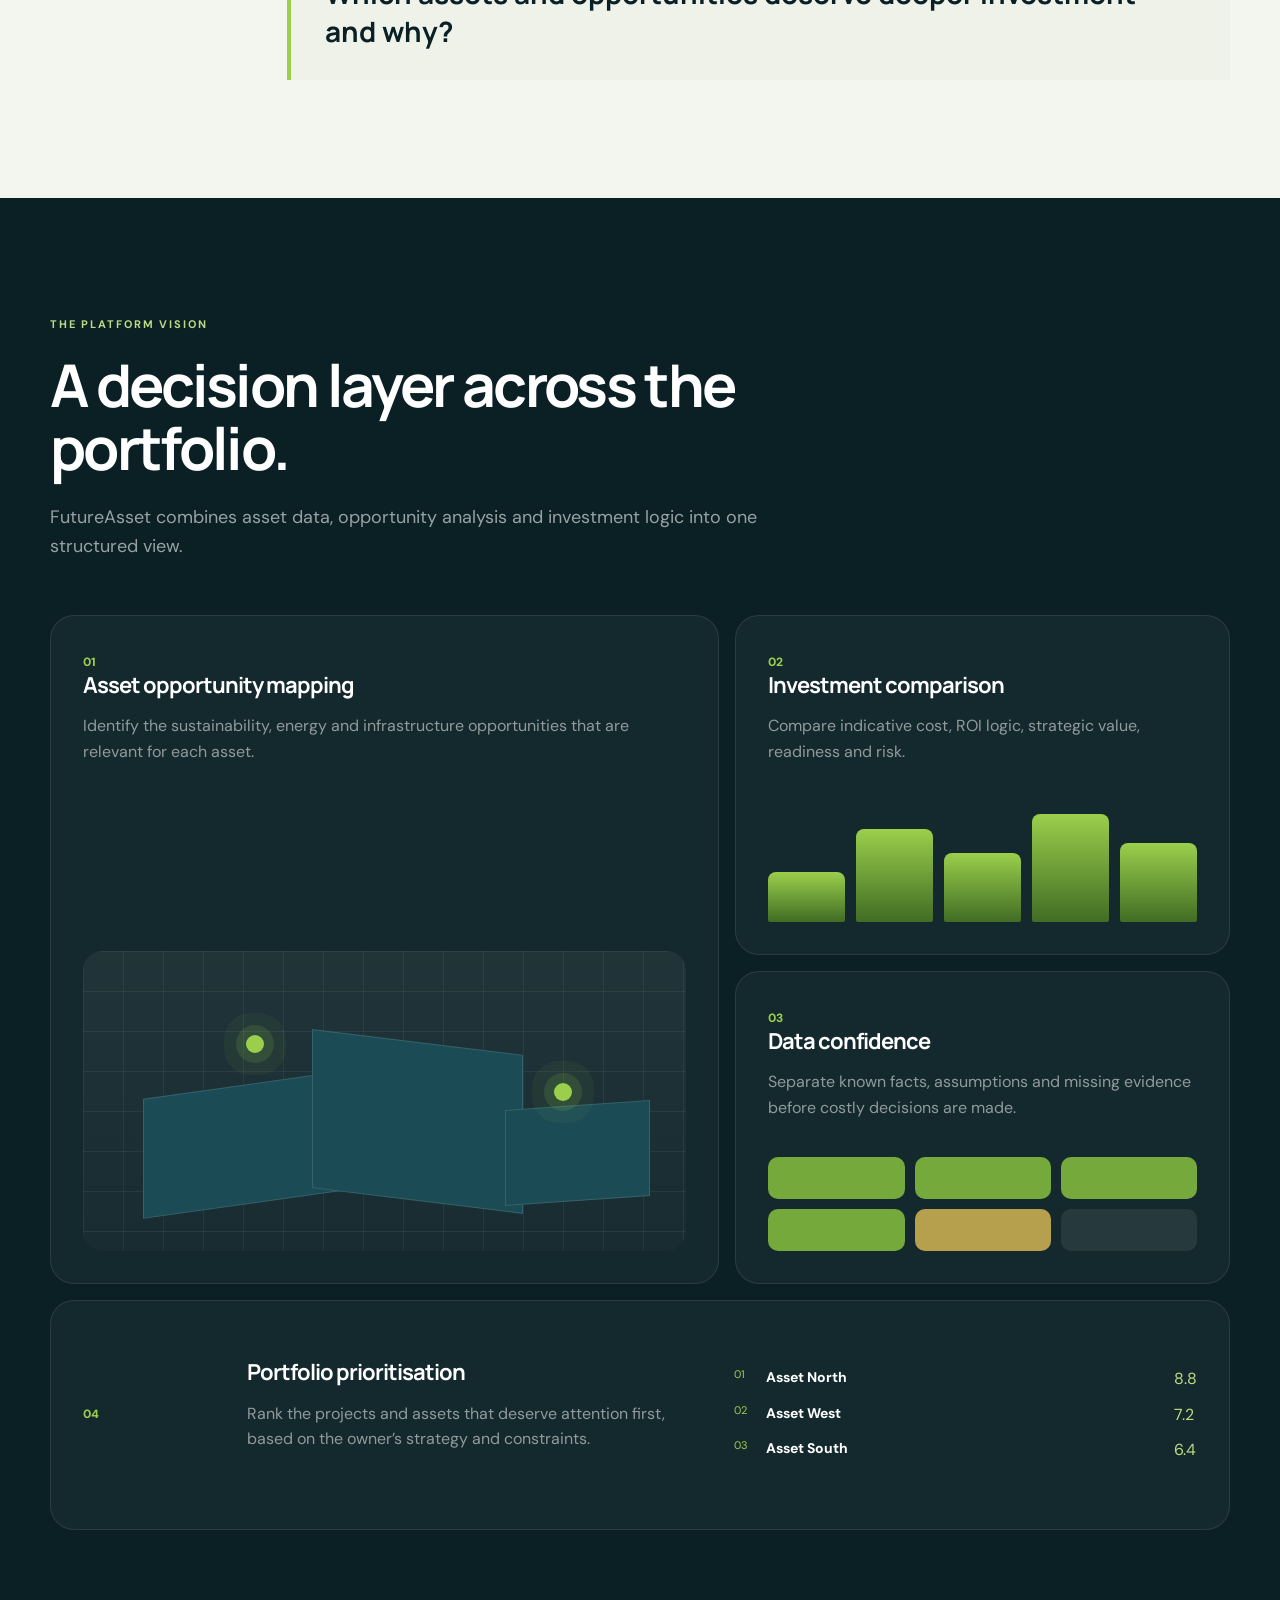
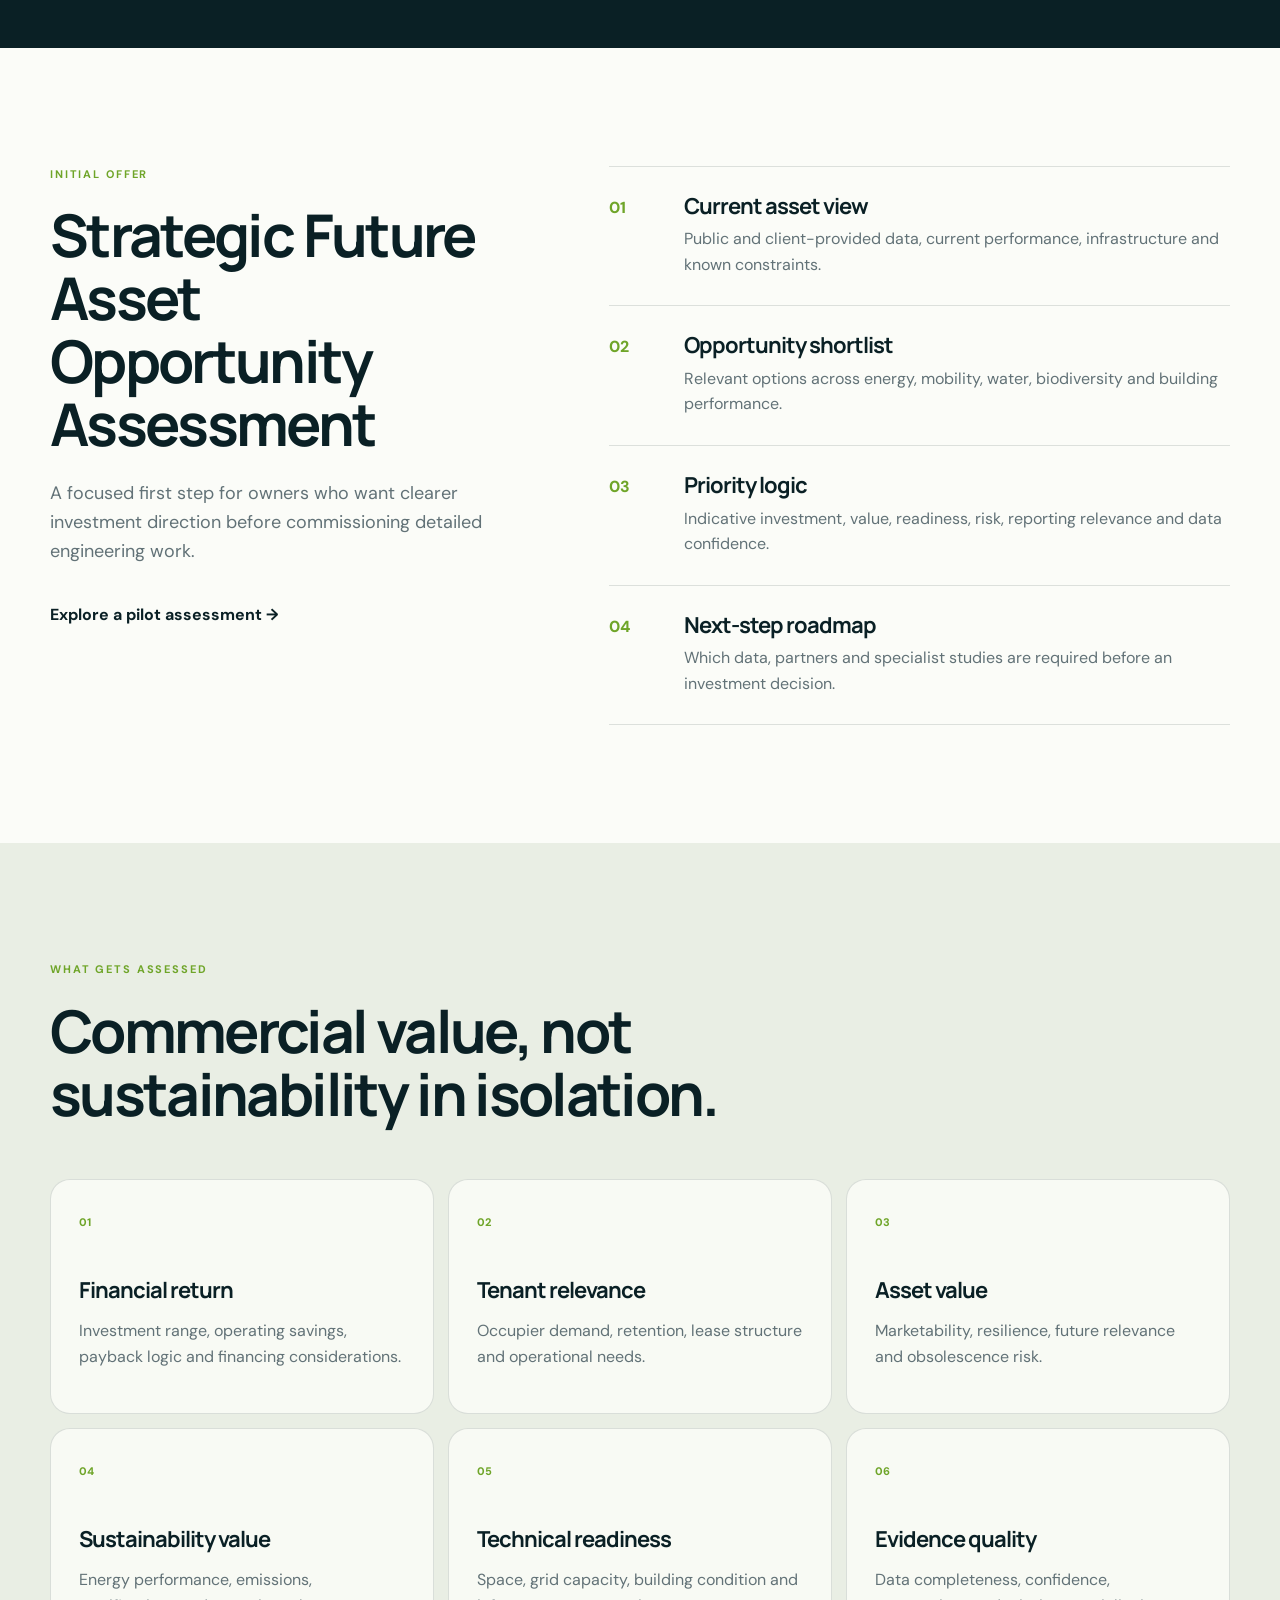
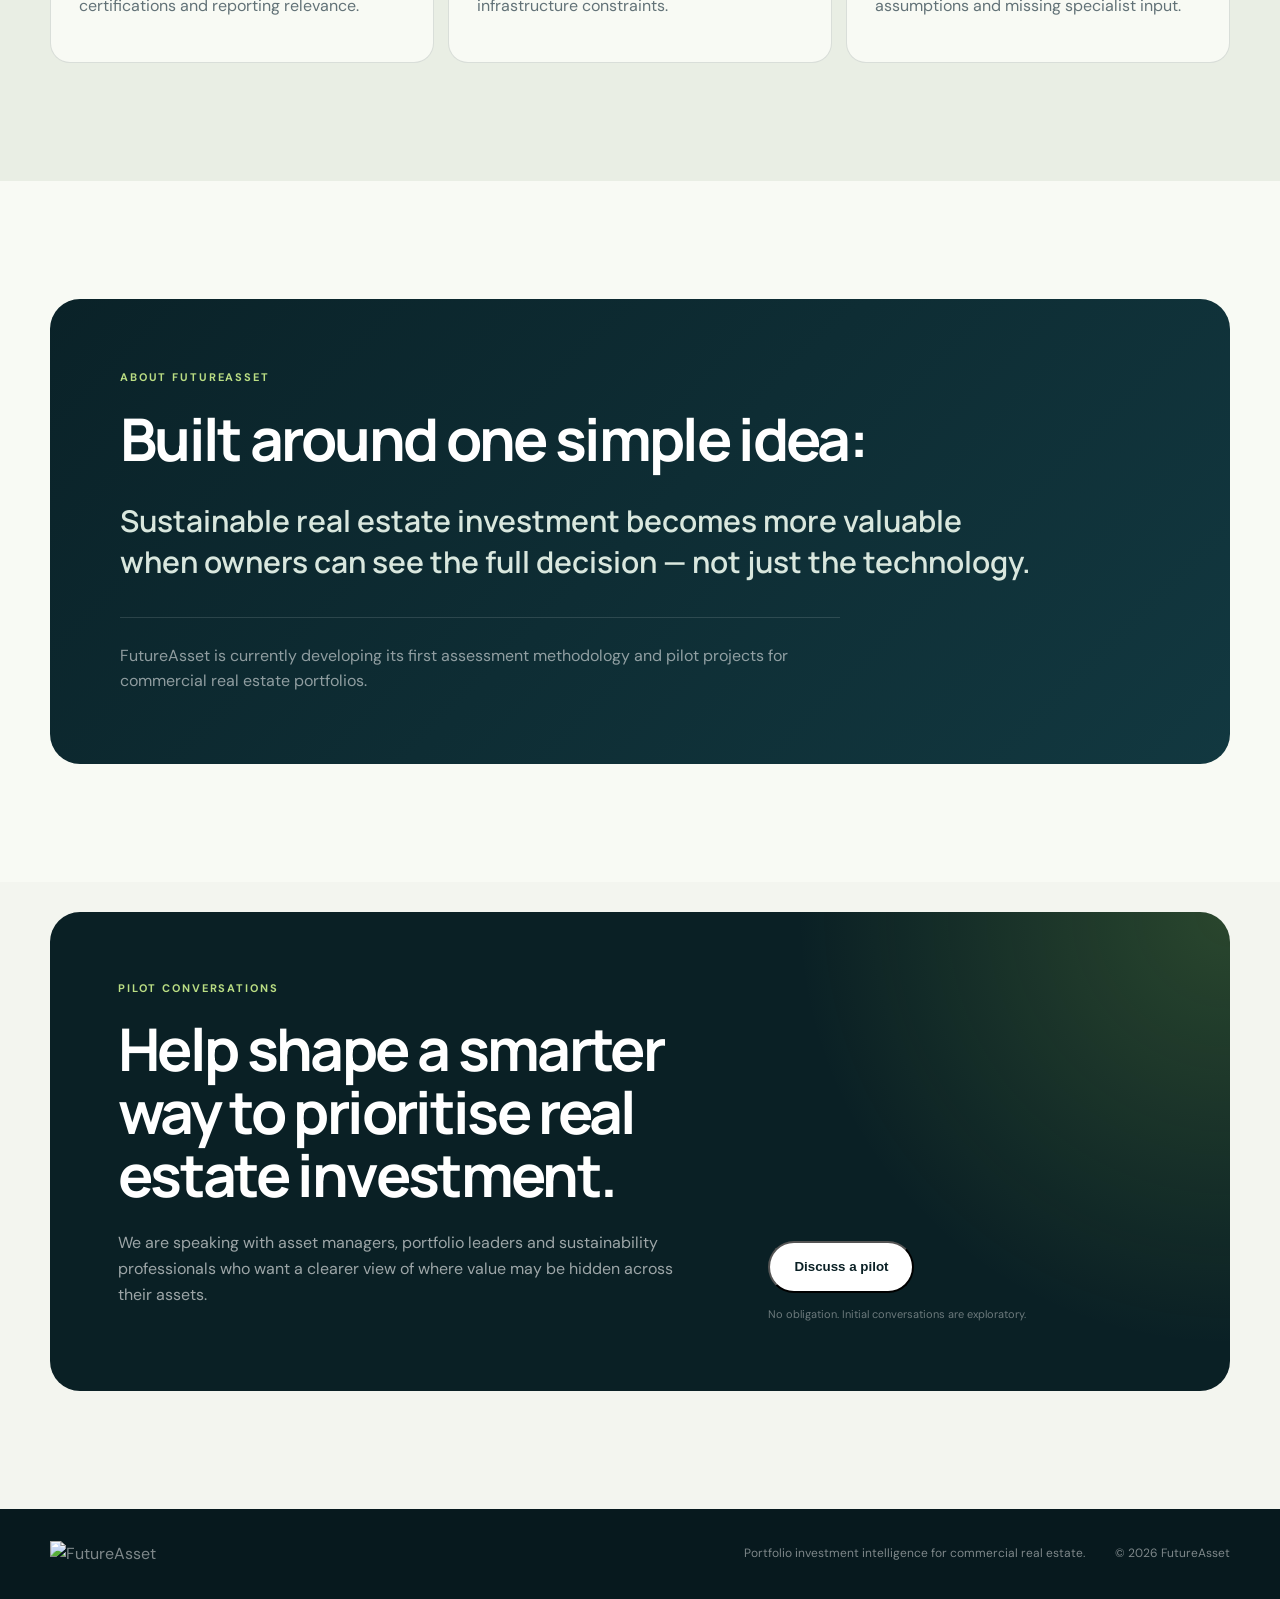
==== commit 45bb5168: "Update index.html contact section" ====
--- a/index.html
+++ b/index.html
@@ -151,11 +151,25 @@
   <div class="container contact-card">
     <div>
       <div class="section-label light-label">Pilot conversations</div>
+
       <h2>Help shape a smarter way to prioritise real estate investment.</h2>
-      <p>We are speaking with asset managers, portfolio leaders and sustainability professionals who want a clearer view of where value may be hidden across their assets.</p>
+
+      <p>
+        We are speaking with asset managers, portfolio leaders and
+        sustainability professionals who want a clearer view of where value
+        may be hidden across their assets.
+      </p>
     </div>
+
     <div class="contact-actions">
-      <a class="button light-button" href="mailto:rachel.innovations@gmail.com">Start a conversation</a>
+      <button
+        class="button light-button js-open-pilot"
+        type="button"
+      >
+        Discuss a pilot
+      </button>
+
+      <span>No obligation. Initial conversations are exploratory.</span>
     </div>
   </div>
 </section>
